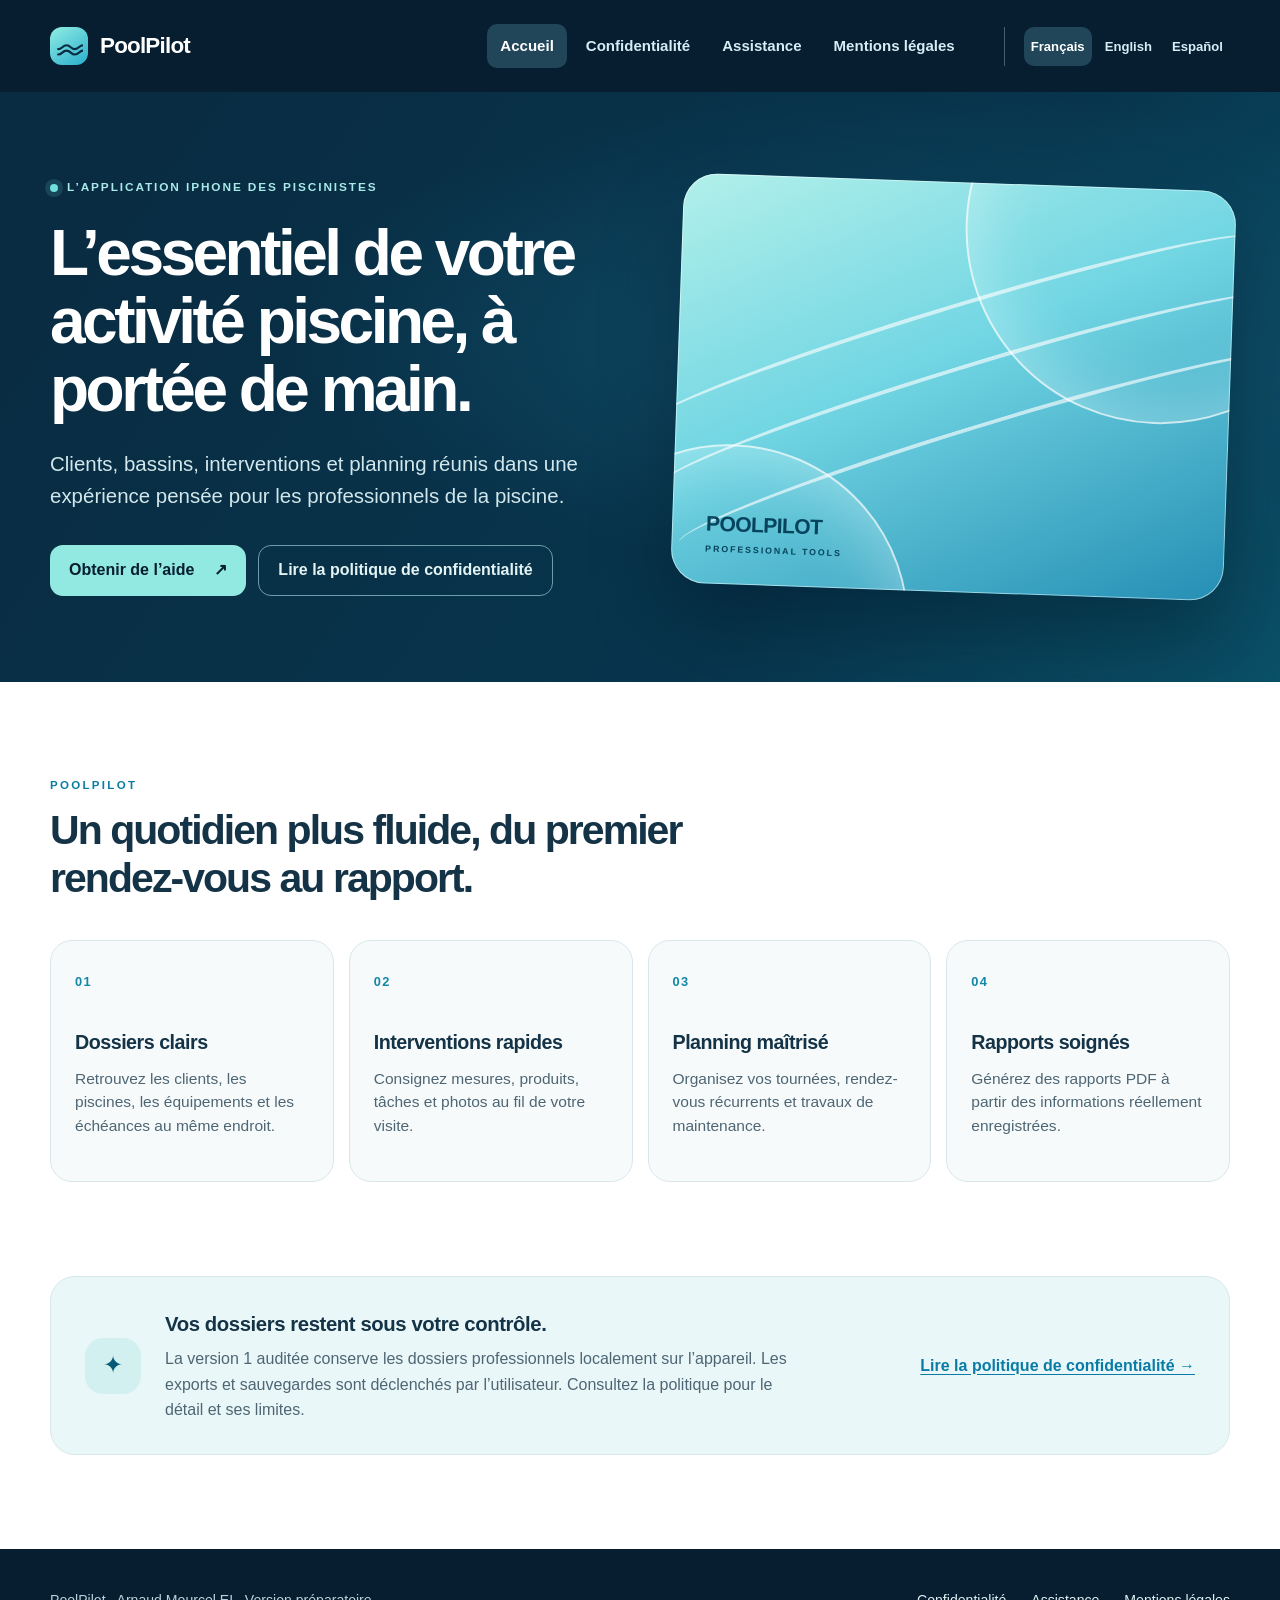
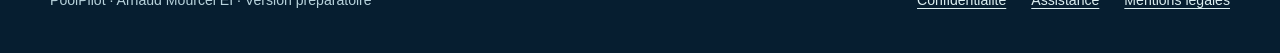
==== index.html @ d8b19c35 "Prepare PoolPilot public information site" ====
<!doctype html>
<html lang="fr">
<head>
  <meta charset="utf-8">
  <meta name="viewport" content="width=device-width, initial-scale=1">
  <meta name="theme-color" content="#092c42">
  <meta name="description" content="Clients, bassins, interventions et planning réunis dans une expérience pensée pour les professionnels de la piscine.">
  <title>PoolPilot — L’app des professionnels de la piscine</title>
  <link rel="icon" href="./assets/favicon.svg" type="image/svg+xml">
  <link rel="stylesheet" href="./assets/site.css">
  <link rel="alternate" hreflang="fr" href="./">
<link rel="alternate" hreflang="en" href="en/">
<link rel="alternate" hreflang="es" href="es/">
</head>
<body>
  <a class="skip-link" href="#content">Aller au contenu</a>
  <header class="site-header">
    <div class="shell header-inner">
      <a class="brand" href="./" aria-label="PoolPilot — Accueil">
        <span class="brand-mark" aria-hidden="true"><svg viewBox="0 0 36 36"><path d="M4 22c5.4 0 5.4-5 10.8-5s5.4 5 10.8 5 5.4-5 10.4-5M4 29c5.4 0 5.4-5 10.8-5s5.4 5 10.8 5 5.4-5 10.4-5"/></svg></span>
        <span>PoolPilot</span>
      </a>
      <nav class="primary-nav" aria-label="Accueil / Confidentialité / Assistance / Mentions légales"><a href="./" aria-current="page">Accueil</a><a href="privacy/">Confidentialité</a><a href="support/">Assistance</a><a href="legal/">Mentions légales</a></nav>
      <nav class="language-nav" aria-label="Langue du site"><a lang="fr" hreflang="fr" href="./" aria-current="true">Français</a><a lang="en" hreflang="en" href="en/">English</a><a lang="es" hreflang="es" href="es/">Español</a></nav>
    </div>
  </header>
  <main id="content"><section class="hero"><div class="shell hero-grid"><div class="hero-copy"><p class="eyebrow"><span class="eyebrow-dot"></span>L’application iPhone des piscinistes</p><h1>L’essentiel de votre activité piscine, à portée de main.</h1><p class="lead">Clients, bassins, interventions et planning réunis dans une expérience pensée pour les professionnels de la piscine.</p><div class="actions"><a class="button button-primary" href="support/">Obtenir de l’aide<span aria-hidden="true">↗</span></a><a class="button button-quiet" href="privacy/">Lire la politique de confidentialité</a></div></div><div class="hero-art" aria-hidden="true"><div class="art-disc art-disc-one"></div><div class="art-disc art-disc-two"></div><div class="art-lines"><span></span><span></span><span></span></div><div class="art-label">POOLPILOT <small>PROFESSIONAL TOOLS</small></div></div></div></section>
<section class="section"><div class="shell"><p class="section-kicker">POOLPILOT</p><h2 class="section-title">Un quotidien plus fluide, du premier rendez-vous au rapport.</h2><div class="feature-grid"><article class="feature-card"><span class="feature-number">01</span><h3>Dossiers clairs</h3><p>Retrouvez les clients, les piscines, les équipements et les échéances au même endroit.</p></article><article class="feature-card"><span class="feature-number">02</span><h3>Interventions rapides</h3><p>Consignez mesures, produits, tâches et photos au fil de votre visite.</p></article><article class="feature-card"><span class="feature-number">03</span><h3>Planning maîtrisé</h3><p>Organisez vos tournées, rendez-vous récurrents et travaux de maintenance.</p></article><article class="feature-card"><span class="feature-number">04</span><h3>Rapports soignés</h3><p>Générez des rapports PDF à partir des informations réellement enregistrées.</p></article></div></div></section>
<section class="section section-end"><div class="shell"><div class="callout"><span class="callout-icon" aria-hidden="true">✦</span><div><h2>Vos dossiers restent sous votre contrôle.</h2><p>La version 1 auditée conserve les dossiers professionnels localement sur l’appareil. Les exports et sauvegardes sont déclenchés par l’utilisateur. Consultez la politique pour le détail et ses limites.</p></div><a class="text-link" href="privacy/">Lire la politique de confidentialité →</a></div></div></section></main>
  <footer class="site-footer"><div class="shell footer-inner"><span>PoolPilot · Arnaud Mourcel EI · Version préparatoire</span><a href="privacy/">Confidentialité</a><a href="support/">Assistance</a><a href="legal/">Mentions légales</a></div></footer>
</body>
</html>
---- assets/site.css ----
:root {
  color-scheme: light;
  --ink: #143347;
  --muted: #4e6674;
  --navy: #092c42;
  --navy-deep: #061e30;
  --blue: #087ca7;
  --cyan: #71dfdb;
  --surface: #f6fafb;
  --line: #d9e7ec;
  --radius: 22px;
  font-family: -apple-system, BlinkMacSystemFont, "Segoe UI", sans-serif;
  -webkit-font-smoothing: antialiased;
  text-rendering: optimizeLegibility;
}

*, *::before, *::after { box-sizing: border-box; }
html { scroll-behavior: smooth; }
body { margin: 0; background: #fff; color: var(--ink); line-height: 1.6; }
button, input { font: inherit; }
a { color: var(--blue); text-underline-offset: .2em; }
a:hover { color: #055c80; }
:focus-visible { outline: 3px solid #ec9d31; outline-offset: 4px; border-radius: 4px; }
.shell { width: min(100% - 44px, 1180px); margin-inline: auto; }
.narrow { max-width: 820px; }
.skip-link { position: absolute; z-index: 50; left: 1rem; top: -100px; padding: .8rem 1rem; background: white; color: var(--navy); border-radius: 8px; }
.skip-link:focus { top: 1rem; }

.site-header { background: var(--navy-deep); color: #fff; }
.header-inner { min-height: 92px; display: flex; align-items: center; gap: 36px; }
.brand { color: #fff; text-decoration: none; display: inline-flex; align-items: center; gap: 12px; font-size: 1.4rem; font-weight: 760; letter-spacing: -.035em; flex-shrink: 0; }
.brand:hover { color: #fff; }
.brand-mark { display: grid; place-items: center; width: 38px; height: 38px; border-radius: 12px; background: linear-gradient(145deg, #91ede3, #2aaecd); }
.brand-mark svg { width: 28px; height: 28px; fill: none; stroke: var(--navy); stroke-width: 2.7; stroke-linecap: round; }
.primary-nav, .language-nav { display: flex; align-items: center; gap: 6px; }
.primary-nav { margin-left: auto; }
.site-header nav a { color: #d5edf5; text-decoration: none; padding: 10px 13px; border-radius: 10px; font-size: .94rem; font-weight: 600; white-space: nowrap; }
.site-header nav a:hover, .site-header nav a[aria-current] { background: #21465a; color: #fff; }
.language-nav { border-left: 1px solid #426071; padding-left: 19px; }
.language-nav a { font-size: .82rem !important; padding: 9px 7px !important; }

.hero { background: radial-gradient(ellipse at 73% 41%, #104f6a 0, transparent 49%), linear-gradient(125deg, #092c42 10%, #07354d 65%, #0a5067); color: #fff; overflow: hidden; }
.hero-grid { min-height: 590px; display: grid; grid-template-columns: minmax(0, 1.02fr) minmax(300px, .98fr); align-items: center; gap: 52px; padding-block: 80px; }
.eyebrow { color: #a9e9e8; text-transform: uppercase; letter-spacing: .16em; font-size: .74rem; font-weight: 780; display: flex; align-items: center; gap: 9px; margin: 0 0 23px; }
.eyebrow-dot { width: 8px; height: 8px; border-radius: 50%; background: var(--cyan); box-shadow: 0 0 0 5px #71dfdb24; }
h1, h2, h3, p { margin-top: 0; }
.hero h1 { font-size: clamp(2.75rem, 5vw, 5rem); line-height: 1.06; letter-spacing: -.055em; font-weight: 750; max-width: 690px; margin-bottom: 24px; }
.lead { max-width: 590px; color: #d1e7eb; font-size: clamp(1.08rem, 1.7vw, 1.28rem); line-height: 1.58; margin-bottom: 32px; }
.actions { display: flex; flex-wrap: wrap; gap: 12px; }
.button { min-height: 51px; border-radius: 13px; display: inline-flex; align-items: center; justify-content: center; gap: 20px; padding: 12px 19px; text-decoration: none; font-weight: 700; line-height: 1.2; }
.button-primary { color: var(--navy-deep); background: #92e9e1; }
.button-primary:hover { background: #c2f4ea; color: var(--navy-deep); }
.button-quiet { color: #e4f4f4; border: 1px solid #6d9cab; }
.button-quiet:hover { color: #fff; background: #ffffff1c; }
.hero-art { position: relative; height: 410px; border-radius: 34px; background: linear-gradient(155deg, #b2f0ea, #72d6e3 44%, #258eb4 100%); box-shadow: 0 38px 76px #0013215c, inset 0 0 0 1px #ffffff82; overflow: hidden; transform: rotate(2deg); }
.art-disc { position: absolute; border-radius: 50%; border: 2px solid #ffffffb8; box-shadow: inset 0 0 80px #e9ffff70; }
.art-disc-one { width: 390px; height: 390px; top: -155px; right: -120px; }
.art-disc-two { width: 360px; height: 360px; bottom: -220px; left: -120px; }
.art-lines { position: absolute; inset: 112px -60px auto -30px; transform: rotate(-19deg); }
.art-lines span { display: block; height: 52px; margin: 9px 0; border-top: 4px solid #ffffffa1; border-radius: 50%; }
.art-label { position: absolute; left: 34px; bottom: 28px; color: #06435d; font-weight: 790; font-size: 1.32rem; letter-spacing: -.03em; }
.art-label small { display: block; letter-spacing: .22em; font-size: .55rem; margin-top: 1px; }

.section { padding-block: 94px; }
.section-tight { padding-top: 16px; }
.section-end { padding-top: 0; }
.section-kicker { text-transform: uppercase; letter-spacing: .2em; color: #087da2; font-size: .72rem; font-weight: 800; margin-bottom: 13px; }
.section-title { max-width: 750px; font-size: clamp(2rem, 3.2vw, 3rem); line-height: 1.16; letter-spacing: -.047em; margin-bottom: 38px; }
.feature-grid { display: grid; grid-template-columns: repeat(4, 1fr); gap: 15px; }
.feature-card { min-height: 242px; padding: 27px 24px; border: 1px solid var(--line); border-radius: var(--radius); background: var(--surface); }
.feature-number { color: #1387a6; font-size: .8rem; font-weight: 800; letter-spacing: .1em; }
.feature-card h3 { font-size: 1.23rem; letter-spacing: -.025em; line-height: 1.2; margin: 37px 0 12px; }
.feature-card p { color: var(--muted); font-size: .97rem; line-height: 1.52; margin: 0; }
.callout { display: flex; align-items: center; gap: 24px; padding: 31px 34px; border-radius: 25px; background: #eaf7f8; border: 1px solid #d5e8eb; }
.callout-icon { flex: 0 0 56px; width: 56px; height: 56px; display: grid; place-items: center; border-radius: 18px; background: #d1f0ef; color: #075a75; font-size: 1.5rem; }
.callout h2 { font-size: 1.27rem; margin-bottom: 5px; letter-spacing: -.02em; }
.callout p { margin: 0; color: var(--muted); max-width: 650px; }
.text-link { margin-left: auto; white-space: nowrap; font-weight: 750; }

.page-top { padding: 75px 0 35px; background: linear-gradient(180deg, #eef8fa, #fff); }
.page-title { font-size: clamp(2.4rem, 5vw, 4.2rem); line-height: 1.08; letter-spacing: -.055em; margin-bottom: 16px; }
.page-lead { font-size: 1.18rem; color: var(--muted); max-width: 670px; }
.draft-note { padding: 21px 24px; border-left: 5px solid #b3610b; background: #fff5e8; color: #583400; border-radius: 0 15px 15px 0; }
.draft-note strong { font-size: 1.02rem; }
.draft-note p { margin: 5px 0 0; color: #674710; }
.policy-content { padding-top: 27px; padding-bottom: 105px; }
.policy-content h1 { font-size: clamp(2.2rem, 5vw, 3.55rem); line-height: 1.1; letter-spacing: -.052em; margin: 0 0 22px; }
.policy-content h2 { font-size: 1.58rem; line-height: 1.24; letter-spacing: -.029em; margin: 47px 0 14px; }
.policy-content p, .policy-content li { color: #294454; font-size: 1.04rem; line-height: 1.76; }
.policy-content p { margin-bottom: 18px; }
.policy-content ul { padding-left: 24px; }
.policy-content li { margin-bottom: 11px; padding-left: 4px; }
.policy-content code { font-size: .92em; background: #e9f1f3; padding: 2px 4px; border-radius: 4px; }
.support-grid { display: grid; grid-template-columns: repeat(2, 1fr); gap: 17px; }
.support-card { padding: 28px; border: 1px solid var(--line); border-radius: 20px; background: var(--surface); }
.support-card h2 { font-size: 1.22rem; line-height: 1.25; letter-spacing: -.025em; margin-bottom: 12px; }
.support-card p { color: var(--muted); margin: 0; }
.contact-panel { display: flex; gap: 20px; align-items: flex-start; margin-top: 29px; padding: 27px; border: 1px solid #b8d9e1; background: #eaf7f8; border-radius: 20px; }
.contact-symbol { flex: 0 0 42px; height: 42px; display: grid; place-items: center; border-radius: 50%; background: #0b7796; color: white; font-weight: 750; }
.contact-panel h2 { font-size: 1.17rem; margin-bottom: 3px; }
.contact-panel p { margin: 0; color: var(--muted); }
.contact-panel .contact-links { display: flex; flex-wrap: wrap; gap: 8px 18px; margin-top: 12px; }
.contact-links a { font-weight: 700; overflow-wrap: anywhere; }
.contact-panel .contact-retention { margin-top: 14px; font-size: .91rem; }
.support-note { margin: 23px 0 82px; color: var(--muted); }
.site-footer { background: var(--navy-deep); color: #b7d2db; }
.footer-inner { min-height: 104px; display: flex; align-items: center; gap: 25px; font-size: .88rem; }
.footer-inner span { margin-right: auto; }
.footer-inner a { color: #dceff1; }

@media (max-width: 980px) {
  .header-inner { gap: 18px; flex-wrap: wrap; padding-block: 18px; }
  .primary-nav { margin-left: auto; }
  .language-nav { flex-basis: 100%; border-left: 0; padding-left: 0; border-top: 1px solid #426071; padding-top: 10px; }
  .hero-grid { gap: 25px; }
  .feature-grid { grid-template-columns: repeat(2, 1fr); }
  .callout { flex-wrap: wrap; }
  .text-link { margin-left: 80px; }
}

@media (max-width: 680px) {
  .shell { width: min(100% - 32px, 1180px); }
  .header-inner { gap: 10px; }
  .brand { width: 100%; }
  .primary-nav { width: 100%; margin-left: 0; overflow-x: auto; }
  .site-header nav a { padding: 9px 11px; }
  .language-nav { overflow-x: auto; }
  .hero-grid { min-height: auto; grid-template-columns: 1fr; padding-block: 62px 42px; }
  .hero-art { height: 260px; transform: none; }
  .hero h1 { max-width: 540px; }
  .section { padding-block: 67px; }
  .section-end { padding-top: 0; }
  .feature-grid, .support-grid { grid-template-columns: 1fr; }
  .feature-card { min-height: 0; }
  .feature-card h3 { margin-top: 23px; }
  .callout { padding: 25px; gap: 15px; }
  .text-link { margin-left: 0; width: 100%; white-space: normal; }
  .page-top { padding-top: 55px; }
  .policy-content { padding-bottom: 70px; }
  .footer-inner { flex-wrap: wrap; padding-block: 29px; gap: 14px 20px; }
  .footer-inner span { width: 100%; }
}

@media (prefers-reduced-motion: reduce) { html { scroll-behavior: auto; } }
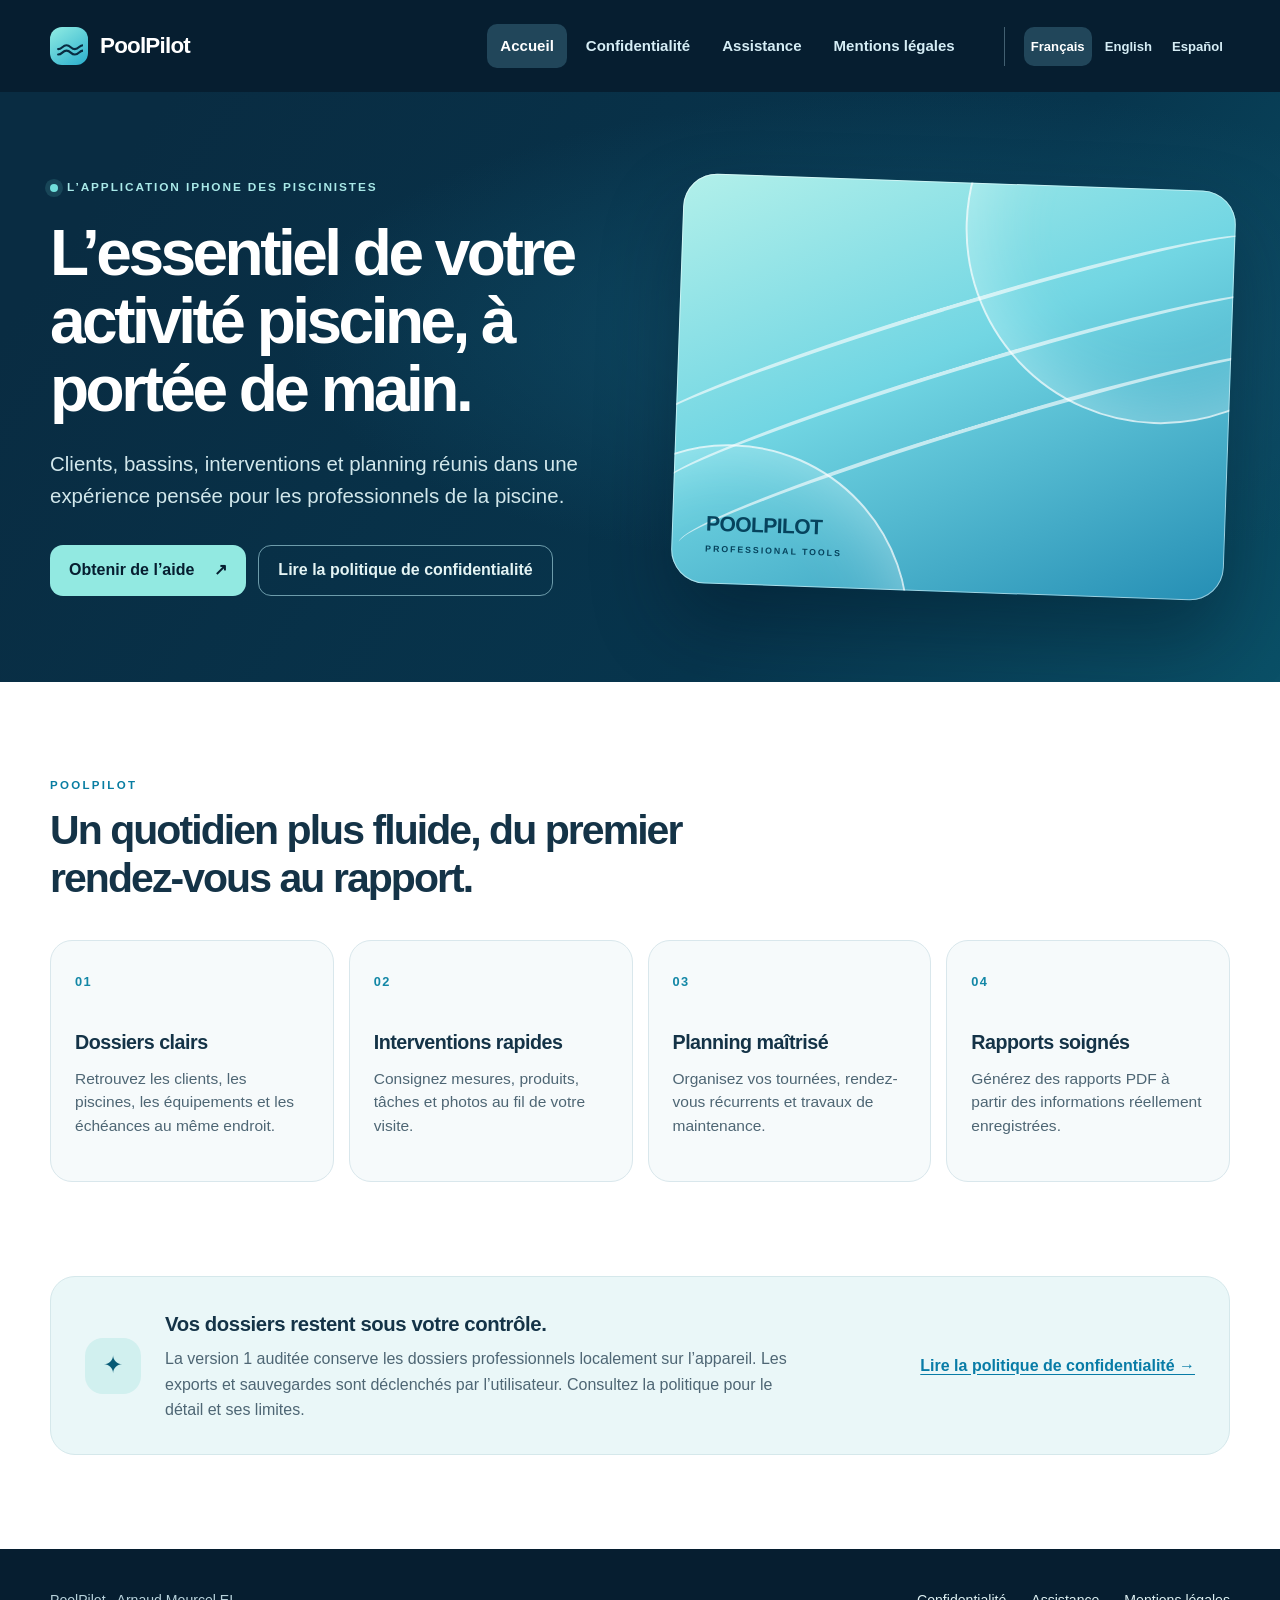
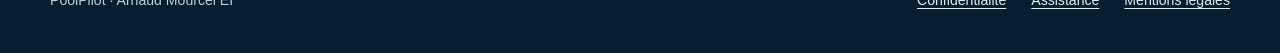
==== commit 096105d5: "Update PoolPilot public information pages" ====
--- a/index.html
+++ b/index.html
@@ -27,6 +27,6 @@
   <main id="content"><section class="hero"><div class="shell hero-grid"><div class="hero-copy"><p class="eyebrow"><span class="eyebrow-dot"></span>L’application iPhone des piscinistes</p><h1>L’essentiel de votre activité piscine, à portée de main.</h1><p class="lead">Clients, bassins, interventions et planning réunis dans une expérience pensée pour les professionnels de la piscine.</p><div class="actions"><a class="button button-primary" href="support/">Obtenir de l’aide<span aria-hidden="true">↗</span></a><a class="button button-quiet" href="privacy/">Lire la politique de confidentialité</a></div></div><div class="hero-art" aria-hidden="true"><div class="art-disc art-disc-one"></div><div class="art-disc art-disc-two"></div><div class="art-lines"><span></span><span></span><span></span></div><div class="art-label">POOLPILOT <small>PROFESSIONAL TOOLS</small></div></div></div></section>
 <section class="section"><div class="shell"><p class="section-kicker">POOLPILOT</p><h2 class="section-title">Un quotidien plus fluide, du premier rendez-vous au rapport.</h2><div class="feature-grid"><article class="feature-card"><span class="feature-number">01</span><h3>Dossiers clairs</h3><p>Retrouvez les clients, les piscines, les équipements et les échéances au même endroit.</p></article><article class="feature-card"><span class="feature-number">02</span><h3>Interventions rapides</h3><p>Consignez mesures, produits, tâches et photos au fil de votre visite.</p></article><article class="feature-card"><span class="feature-number">03</span><h3>Planning maîtrisé</h3><p>Organisez vos tournées, rendez-vous récurrents et travaux de maintenance.</p></article><article class="feature-card"><span class="feature-number">04</span><h3>Rapports soignés</h3><p>Générez des rapports PDF à partir des informations réellement enregistrées.</p></article></div></div></section>
 <section class="section section-end"><div class="shell"><div class="callout"><span class="callout-icon" aria-hidden="true">✦</span><div><h2>Vos dossiers restent sous votre contrôle.</h2><p>La version 1 auditée conserve les dossiers professionnels localement sur l’appareil. Les exports et sauvegardes sont déclenchés par l’utilisateur. Consultez la politique pour le détail et ses limites.</p></div><a class="text-link" href="privacy/">Lire la politique de confidentialité →</a></div></div></section></main>
-  <footer class="site-footer"><div class="shell footer-inner"><span>PoolPilot · Arnaud Mourcel EI · Version préparatoire</span><a href="privacy/">Confidentialité</a><a href="support/">Assistance</a><a href="legal/">Mentions légales</a></div></footer>
+  <footer class="site-footer"><div class="shell footer-inner"><span>PoolPilot · Arnaud Mourcel EI</span><a href="privacy/">Confidentialité</a><a href="support/">Assistance</a><a href="legal/">Mentions légales</a></div></footer>
 </body>
 </html>
